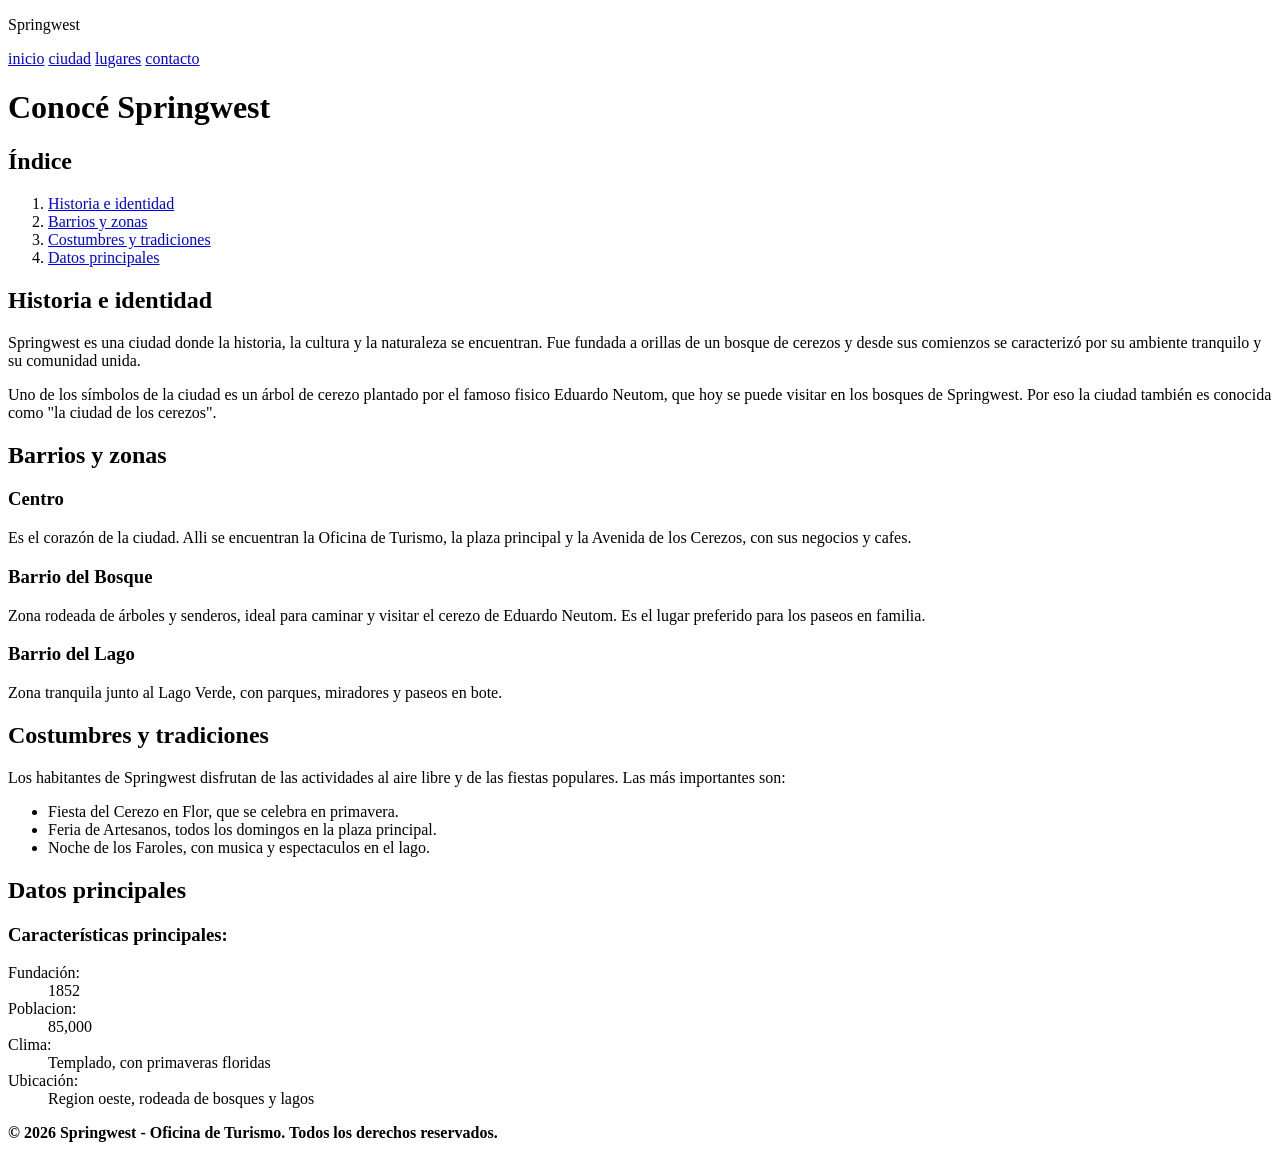
==== ciudad.html @ 5aa64c36 "Fix ciudades con las correcciones" ====
<!DOCTYPE html>
<html lang="es">
<head>
    <meta charset="UTF-8">
    <meta name="viewport" content="width=device-width, initial-scale=1.0">
    <title>Ciudad - Springwest</title>
    <link rel="stylesheet" href="css/estilos.css">
</head>
<body>
    <header>
        <nav>
            <p>Springwest</p>
            <a href="index.html">inicio</a>
            <a href="ciudad.html">ciudad</a>
            <a href="lugares.html">lugares</a>
            <a href="contactos.html">contacto</a>
        </nav>
    </header>

    <main>
        <h1>Conocé Springwest</h1>

        <section>
            <h2>Índice</h2>
            <ol>
                <li><a href="#historia">Historia e identidad</a></li>
                <li><a href="#barrios">Barrios y zonas</a></li>
                <li><a href="#costumbres">Costumbres y tradiciones</a></li>
                <li><a href="#datos">Datos principales</a></li>
            </ol>
        </section>

        <section id="historia">
            <h2>Historia e identidad</h2>
            <p>Springwest es una ciudad donde la historia, la cultura y la naturaleza se encuentran. Fue fundada a orillas de un bosque de cerezos y desde sus comienzos se caracterizó por su ambiente tranquilo y su comunidad unida.</p>
            <p>Uno de los símbolos de la ciudad es un árbol de cerezo plantado por el famoso fisico Eduardo Neutom, que hoy se puede visitar en los bosques de Springwest. Por eso la ciudad también es conocida como "la ciudad de los cerezos".</p>
        </section>

        <section id="barrios">
            <h2>Barrios y zonas</h2>
            <h3>Centro</h3>
            <p>Es el corazón de la ciudad. Alli se encuentran la Oficina de Turismo, la plaza principal y la Avenida de los Cerezos, con sus negocios y cafes.</p>
            <h3>Barrio del Bosque</h3>
            <p>Zona rodeada de árboles y senderos, ideal para caminar y visitar el cerezo de Eduardo Neutom. Es el lugar preferido para los paseos en familia.</p>
            <h3>Barrio del Lago</h3>
            <p>Zona tranquila junto al Lago Verde, con parques, miradores y paseos en bote.</p>
        </section>

        <section id="costumbres">
            <h2>Costumbres y tradiciones</h2>
            <p>Los habitantes de Springwest disfrutan de las actividades al aire libre y de las fiestas populares. Las más importantes son:</p>
            <ul>
                <li>Fiesta del Cerezo en Flor, que se celebra en primavera.</li>
                <li>Feria de Artesanos, todos los domingos en la plaza principal.</li>
                <li>Noche de los Faroles, con musica y espectaculos en el lago.</li>
            </ul>
        </section>

        <section id="datos">
            <h2>Datos principales</h2>
            <h3>Características principales:</h3>
            <dl>
                <dt>Fundación:</dt>
                <dd>1852</dd>
                <dt>Poblacion:</dt>
                <dd>85,000</dd>
                <dt>Clima:</dt>
                <dd>Templado, con primaveras floridas</dd>
                <dt>Ubicación:</dt>
                <dd>Region oeste, rodeada de bosques y lagos</dd>
            </dl>
        </section>
    </main>

    <footer> 
        <strong>&copy; 2026 Springwest - Oficina de Turismo. Todos los derechos reservados.</strong>
    </footer>
</body>
</html>
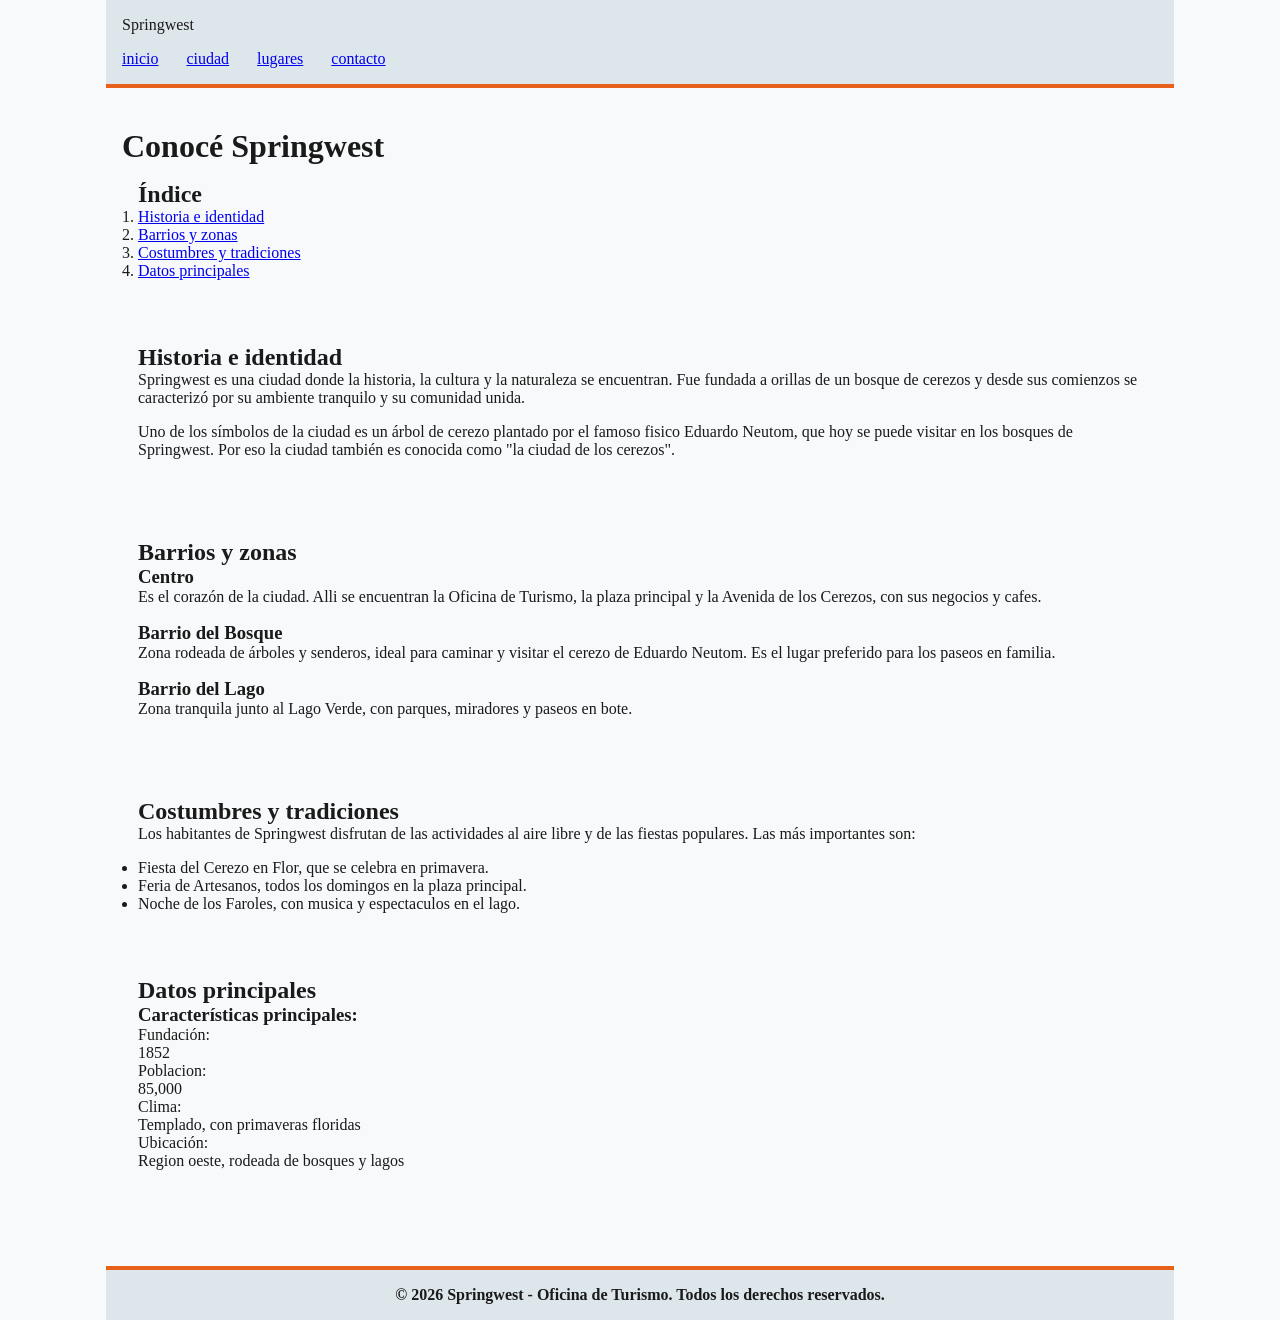
==== commit efe19cce: "Fix imagenes y agregado del css" ====
--- a/ciudad.html
+++ b/ciudad.html
@@ -4,7 +4,7 @@
     <meta charset="UTF-8">
     <meta name="viewport" content="width=device-width, initial-scale=1.0">
     <title>Ciudad - Springwest</title>
-    <link rel="stylesheet" href="css/estilos.css">
+    <link rel="stylesheet" href="styles/estilos.css">
 </head>
 <body>
     <header>
--- a/styles/estilos.css
+++ b/styles/estilos.css
@@ -0,0 +1,59 @@
+/* ===== Variables ===== */
+:root {
+    --color-fondo: #F7F9FA;
+    --color-texto: #1A1A1A;
+    --color-acento: #E8611A;
+    --color-header-footer: #DDE6EA;
+}
+
+/* ===== Reset ===== */
+* {
+    box-sizing: border-box;
+    margin: 0;
+    padding: 0;
+}
+
+/* ===== Body ===== */
+body {
+    background-color: var(--color-fondo);
+    color: var(--color-texto);
+    max-width: 1100px;
+    margin: 0 auto;
+    padding: 0 1rem;
+}
+
+/* ===== Header ===== */
+header {
+    background-color: var(--color-header-footer);
+    padding: 1rem;
+    margin-bottom: 1.5rem;
+    border-bottom: 4px solid var(--color-acento);
+}
+
+/* ===== Navegacion ===== */
+nav a {
+    margin-right: 1.5rem;
+}
+
+/* ===== Contenido principal ===== */
+main {
+    padding: 1rem;
+}
+
+section {
+    padding: 1rem;
+    margin-bottom: 2rem;
+}
+
+p {
+    margin-bottom: 1rem;
+}
+
+/* ===== Footer ===== */
+footer {
+    background-color: var(--color-header-footer);
+    padding: 1rem;
+    margin-top: 2rem;
+    text-align: center;
+    border-top: 4px solid var(--color-acento);
+}
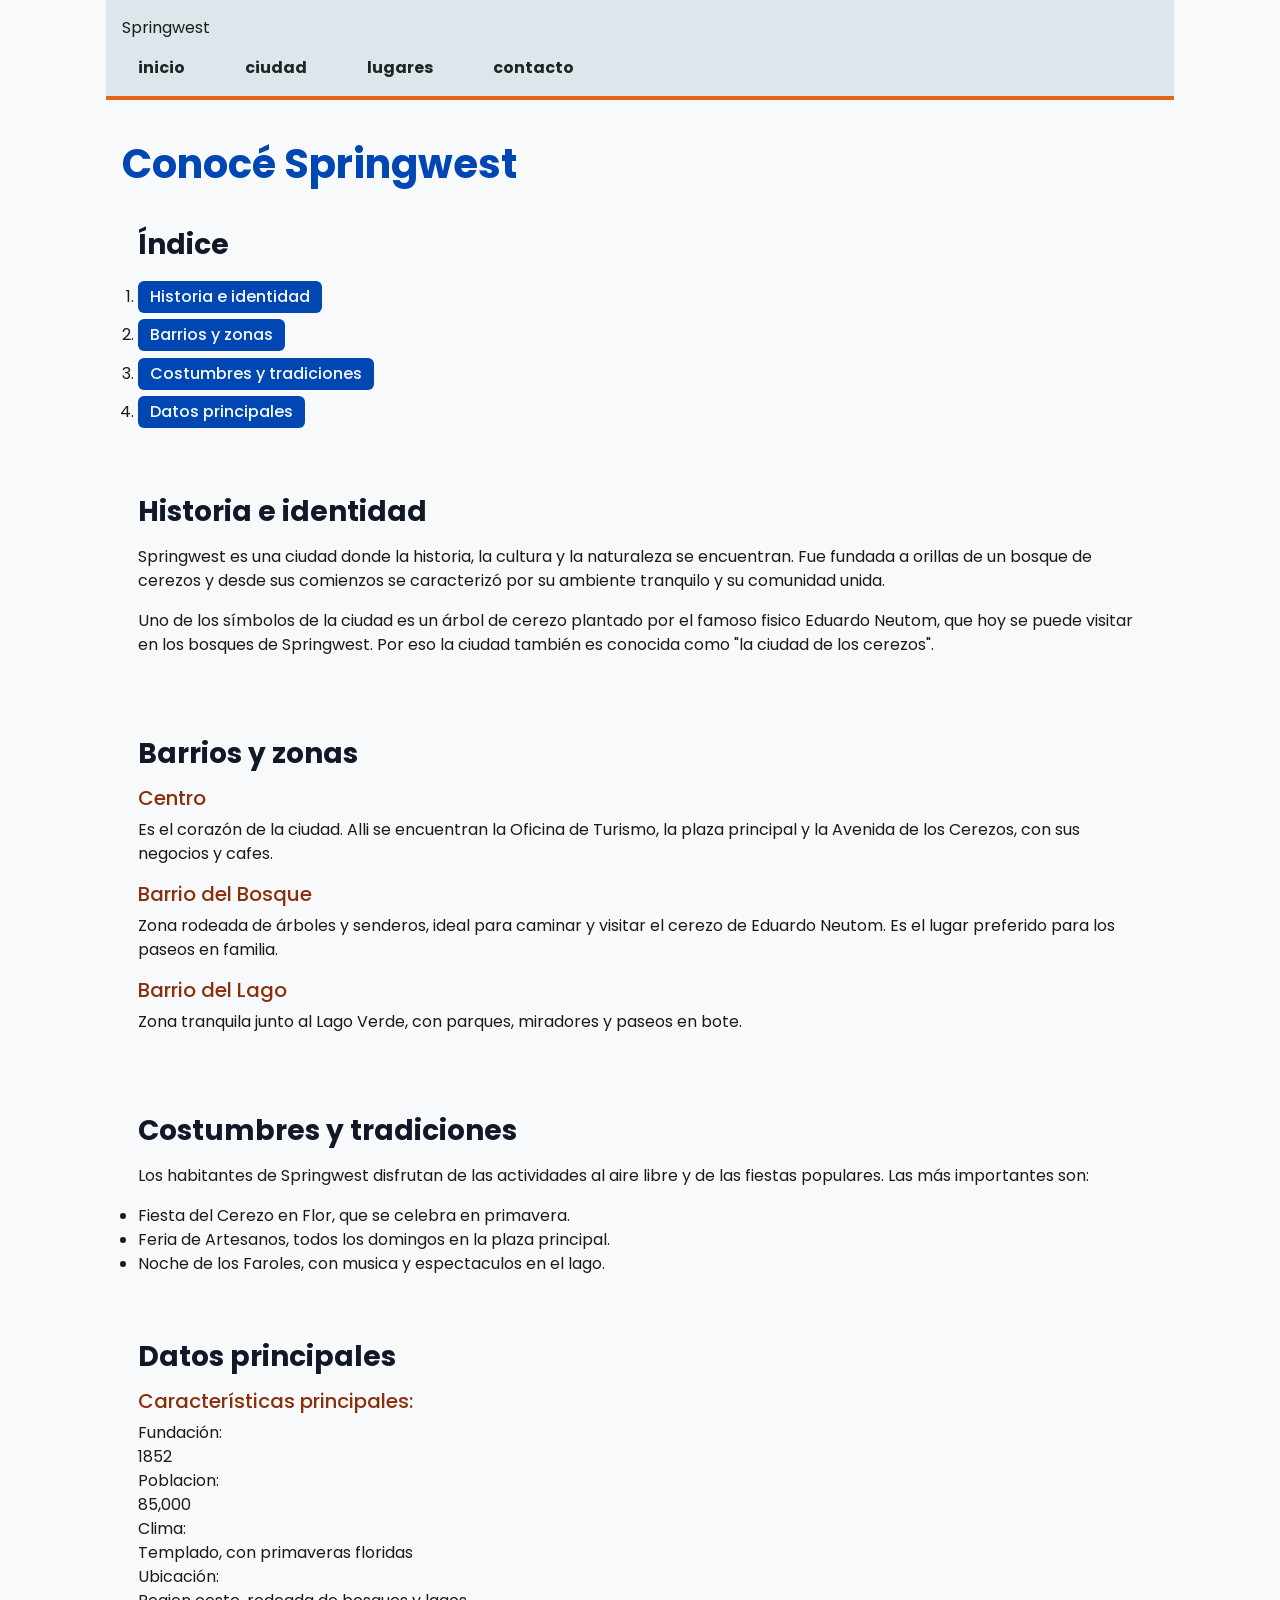
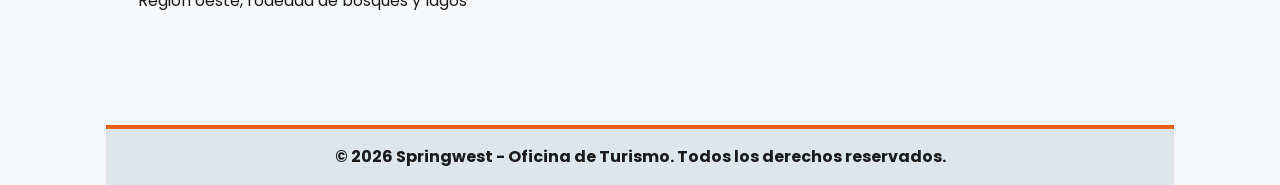
==== commit ac7c6574: "Fix imports y estilos" ====
--- a/ciudad.html
+++ b/ciudad.html
@@ -4,6 +4,8 @@
     <meta charset="UTF-8">
     <meta name="viewport" content="width=device-width, initial-scale=1.0">
     <title>Ciudad - Springwest</title>
+    <link rel="preconnect" href="https://fonts.gstatic.com" crossorigin>
+    <link href="https://fonts.googleapis.com/css2?family=Bitcount+Ink:wght@100..900&family=Edu+QLD+Hand:wght@400..700&family=Poppins:ital,wght@0,100;0,200;0,300;0,400;0,500;0,600;0,700;0,800;0,900;1,100;1,200;1,300;1,400;1,500;1,600;1,700;1,800;1,900&display=swap" rel="stylesheet">
     <link rel="stylesheet" href="styles/estilos.css">
 </head>
 <body>
--- a/styles/estilos.css
+++ b/styles/estilos.css
@@ -1,28 +1,74 @@
-/* ===== Variables ===== */
+/* Variables */
 :root {
+    --color-primario: #0047B3;
+    --color-texto-claro: #f8f9fa;
+    --color-nav: #212529;
+    --color-titulo: #111827;
     --color-fondo: #F7F9FA;
     --color-texto: #1A1A1A;
     --color-acento: #E8611A;
+    --color-acento-oscuro: #8A2F0C;
     --color-header-footer: #DDE6EA;
-}
-
-/* ===== Reset ===== */
+
+    --fuente-principal: 'Poppins', system-ui, -apple-system, sans-serif;
+
+    --tamano-base: 1rem;
+    --tamano-h3: 1.25rem;
+    --tamano-h2: 1.75rem;
+    --tamano-h1: 2.5rem;
+
+    --peso-normal: 400;
+    --peso-medio: 500;
+    --peso-negrita: 700;
+
+    --interlineado-ajustado: 1.2;
+    --interlineado-normal: 1.5;
+
+    --espacio-chico: 0.5rem;
+    --espacio-medio: 1rem;
+    --espacio-grande: 1.5rem;
+}
+
+/* Reset */
 * {
     box-sizing: border-box;
     margin: 0;
     padding: 0;
 }
 
-/* ===== Body ===== */
+html {
+    color-scheme: light dark;
+}
+
+img {
+    display: block;
+    max-width: 100%;
+}
+
+input,
+textarea {
+    font: inherit;
+}
+
+/* Body */
 body {
+    font-family: var(--fuente-principal);
+    font-size: var(--tamano-base);
+    font-weight: var(--peso-normal);
+    line-height: var(--interlineado-normal);
+    color: var(--color-texto);
     background-color: var(--color-fondo);
-    color: var(--color-texto);
+    min-height: 100vh;
+    text-rendering: optimizeLegibility;
+    -webkit-font-smoothing: antialiased;
+    display: flex;
+    flex-direction: column;
     max-width: 1100px;
     margin: 0 auto;
     padding: 0 1rem;
 }
 
-/* ===== Header ===== */
+/* Header */
 header {
     background-color: var(--color-header-footer);
     padding: 1rem;
@@ -30,14 +76,26 @@
     border-bottom: 4px solid var(--color-acento);
 }
 
-/* ===== Navegacion ===== */
+/* Navegación */
 nav a {
+    color: var(--color-nav);
+    text-decoration: none;
+    font-weight: var(--peso-negrita);
+    padding: 0.5rem 1rem;
     margin-right: 1.5rem;
-}
-
-/* ===== Contenido principal ===== */
+    border-radius: 6px;
+    transition: background-color 0.3s, color 0.3s;
+}
+
+nav a:hover {
+    background-color: var(--color-primario);
+    color: var(--color-texto-claro);
+}
+
+/* Contenido */
 main {
     padding: 1rem;
+    margin-bottom: 1rem;
 }
 
 section {
@@ -45,11 +103,110 @@
     margin-bottom: 2rem;
 }
 
+/* Textos */
+h1,
+h2,
+h3 {
+    font-family: var(--fuente-principal);
+    line-height: var(--interlineado-ajustado);
+}
+
+h1 {
+    font-size: var(--tamano-h1);
+    font-weight: var(--peso-negrita);
+    color: var(--color-primario);
+    margin-bottom: var(--espacio-grande);
+}
+
+h2 {
+    font-size: var(--tamano-h2);
+    font-weight: var(--peso-negrita);
+    color: var(--color-titulo);
+    margin-bottom: var(--espacio-medio);
+}
+
+h3 {
+    font-size: var(--tamano-h3);
+    font-weight: var(--peso-medio);
+    color: var(--color-acento-oscuro);
+    margin-bottom: var(--espacio-chico);
+}
+
 p {
     margin-bottom: 1rem;
 }
 
-/* ===== Footer ===== */
+/* Enlaces */
+main a {
+    display: inline-block;
+    background-color: var(--color-primario);
+    color: var(--color-texto-claro);
+    text-decoration: none;
+    font-weight: var(--peso-medio);
+    padding: 0.25rem 0.75rem;
+    margin: 0.2rem 0;
+    border-radius: 6px;
+    transition: background-color 0.3s;
+}
+
+main a:hover {
+    background-color: var(--color-titulo);
+}
+
+/* Contacto */
+.contacto {
+    list-style: none;
+    background-color: var(--color-header-footer);
+    border: 1px solid var(--color-primario);
+    border-radius: 8px;
+    padding: 1.5rem;
+}
+
+.contacto li {
+    margin-bottom: 0.5rem;
+}
+
+/* Tabla */
+table {
+    width: 100%;
+    border-collapse: collapse;
+    margin-bottom: 1rem;
+}
+
+th,
+td {
+    border: 1px solid var(--color-primario);
+    padding: 0.5rem 1rem;
+    text-align: left;
+}
+
+thead {
+    background-color: var(--color-primario);
+    color: var(--color-texto-claro);
+}
+
+tbody tr:nth-child(even) {
+    background-color: var(--color-header-footer);
+}
+
+/* Formulario */
+label {
+    display: block;
+    margin-bottom: 0.25rem;
+}
+
+input,
+textarea {
+    display: block;
+    width: 100%;
+    max-width: 400px;
+    padding: 0.5rem;
+    margin-bottom: 1rem;
+    border: 1px solid var(--color-primario);
+    border-radius: 6px;
+}
+
+/* Footer */
 footer {
     background-color: var(--color-header-footer);
     padding: 1rem;
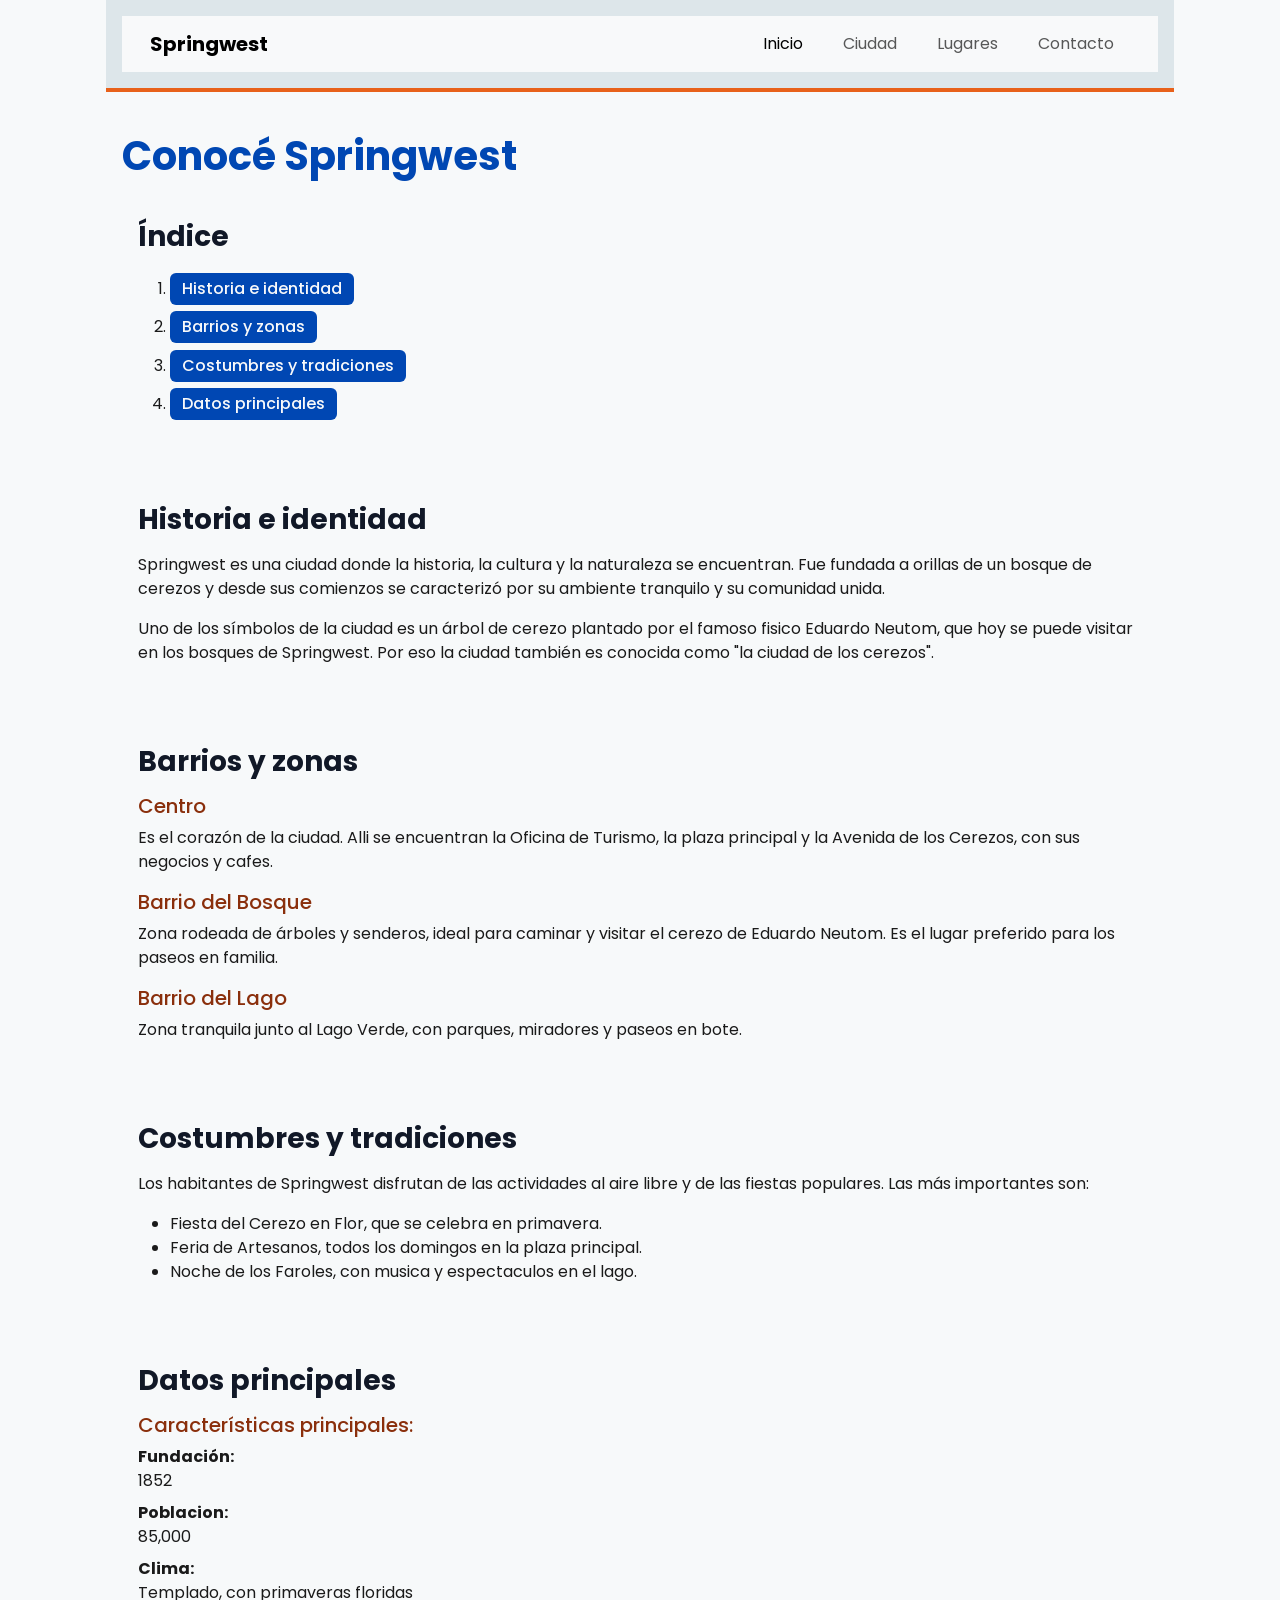
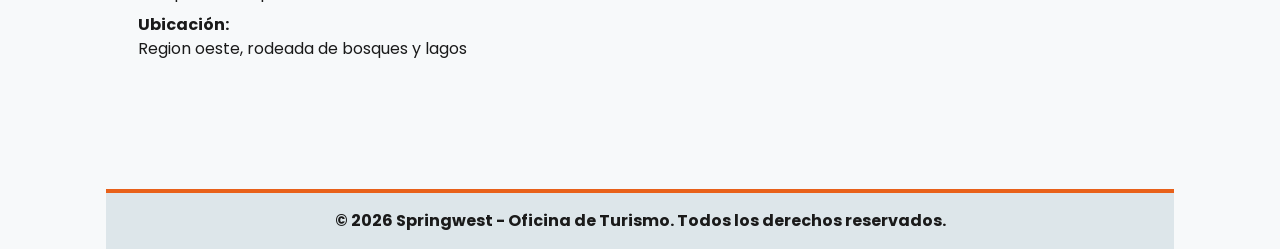
==== commit 6768eaf6: "agrego navbar responsiva de bootstrap en todas las páginas" ====
--- a/ciudad.html
+++ b/ciudad.html
@@ -6,18 +6,40 @@
     <title>Ciudad - Springwest</title>
     <link rel="preconnect" href="https://fonts.gstatic.com" crossorigin>
     <link href="https://fonts.googleapis.com/css2?family=Bitcount+Ink:wght@100..900&family=Edu+QLD+Hand:wght@400..700&family=Poppins:ital,wght@0,100;0,200;0,300;0,400;0,500;0,600;0,700;0,800;0,900;1,100;1,200;1,300;1,400;1,500;1,600;1,700;1,800;1,900&display=swap" rel="stylesheet">
+    <link href="https://cdn.jsdelivr.net/npm/bootstrap@5.0.2/dist/css/bootstrap.min.css" rel="stylesheet" integrity="sha384-EVSTQN3/azprG1Anm3QDgpJLIm9Nao0Yz1ztcQTwFspd3yD65VohhpuuCOmLASjC" crossorigin="anonymous">
     <link rel="stylesheet" href="styles/estilos.css">
 </head>
 <body>
     <header>
-        <nav>
-            <p>Springwest</p>
-            <a href="index.html">inicio</a>
-            <a href="ciudad.html">ciudad</a>
-            <a href="lugares.html">lugares</a>
-            <a href="contactos.html">contacto</a>
-        </nav>
-    </header>
+  <nav class="navbar navbar-expand-lg navbar-light bg-light">
+    <div class="container-fluid">
+      <a class="navbar-brand" href="index.html">Springwest</a>
+
+      <!-- Botón Hamburguesa para celulares -->
+      <button class="navbar-toggler" type="button" data-bs-toggle="collapse" data-bs-target="#navbarNav" aria-controls="navbarNav" aria-expanded="false" aria-label="Toggle navigation">
+        <span class="navbar-toggler-icon"></span>
+      </button>
+
+      <!-- Enlaces del menú -->
+      <div class="collapse navbar-collapse" id="navbarNav">
+        <ul class="navbar-nav ms-auto">
+          <li class="nav-item">
+            <a class="nav-link active" aria-current="page" href="index.html">Inicio</a>
+          </li>
+          <li class="nav-item">
+            <a class="nav-link" href="ciudad.html">Ciudad</a>
+          </li>
+          <li class="nav-item">
+            <a class="nav-link" href="lugares.html">Lugares</a>
+          </li>
+          <li class="nav-item">
+            <a class="nav-link" href="contactos.html">Contacto</a>
+          </li>
+        </ul>
+      </div>
+    </div>
+  </nav>
+</header>
 
     <main>
         <h1>Conocé Springwest</h1>
@@ -77,5 +99,6 @@
     <footer> 
         <strong>&copy; 2026 Springwest - Oficina de Turismo. Todos los derechos reservados.</strong>
     </footer>
+<script src="https://cdn.jsdelivr.net/npm/bootstrap@5.0.2/dist/js/bootstrap.bundle.min.js" integrity="sha384-MrcW6ZMFYlzcLA8Nl+NtUVF0sA7MsXsP1UyJoMp4YLEuNSfAP+JcXn/tWtIaxVXM" crossorigin="anonymous"></script>
 </body>
 </html>
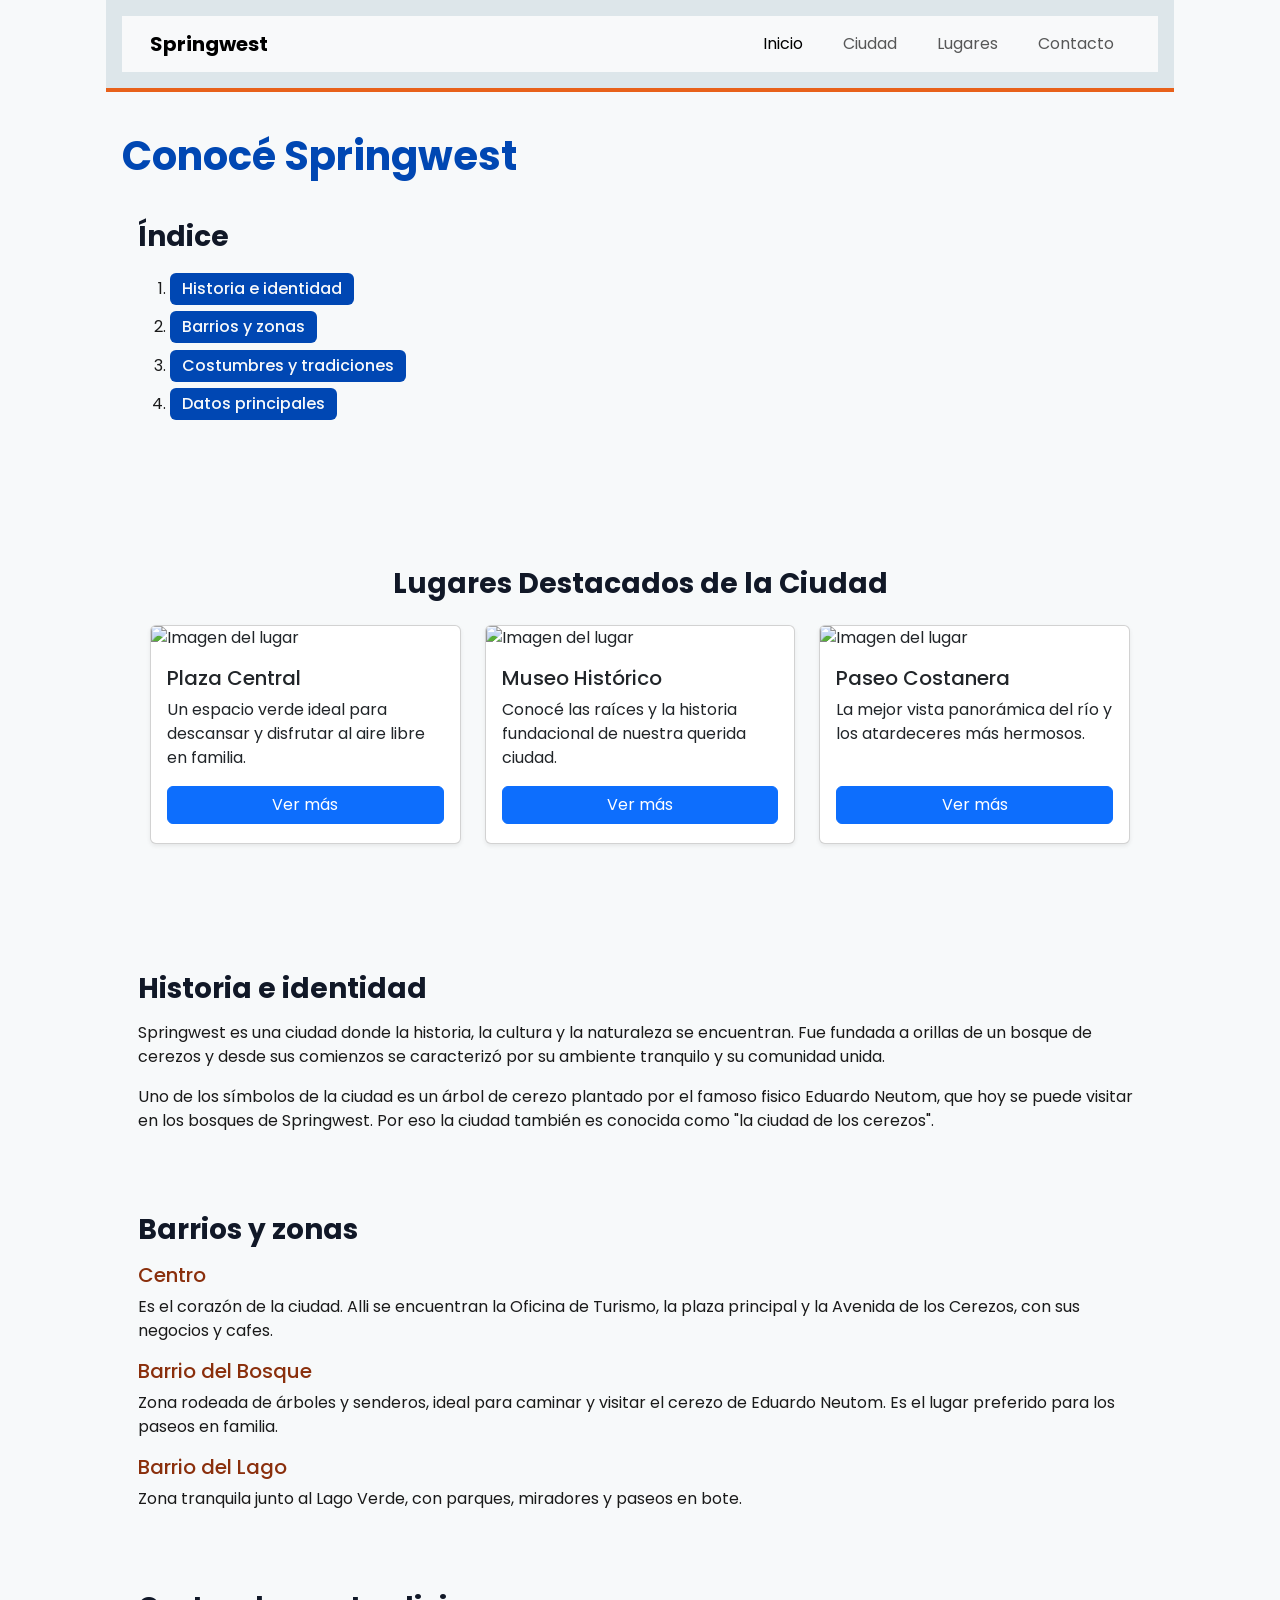
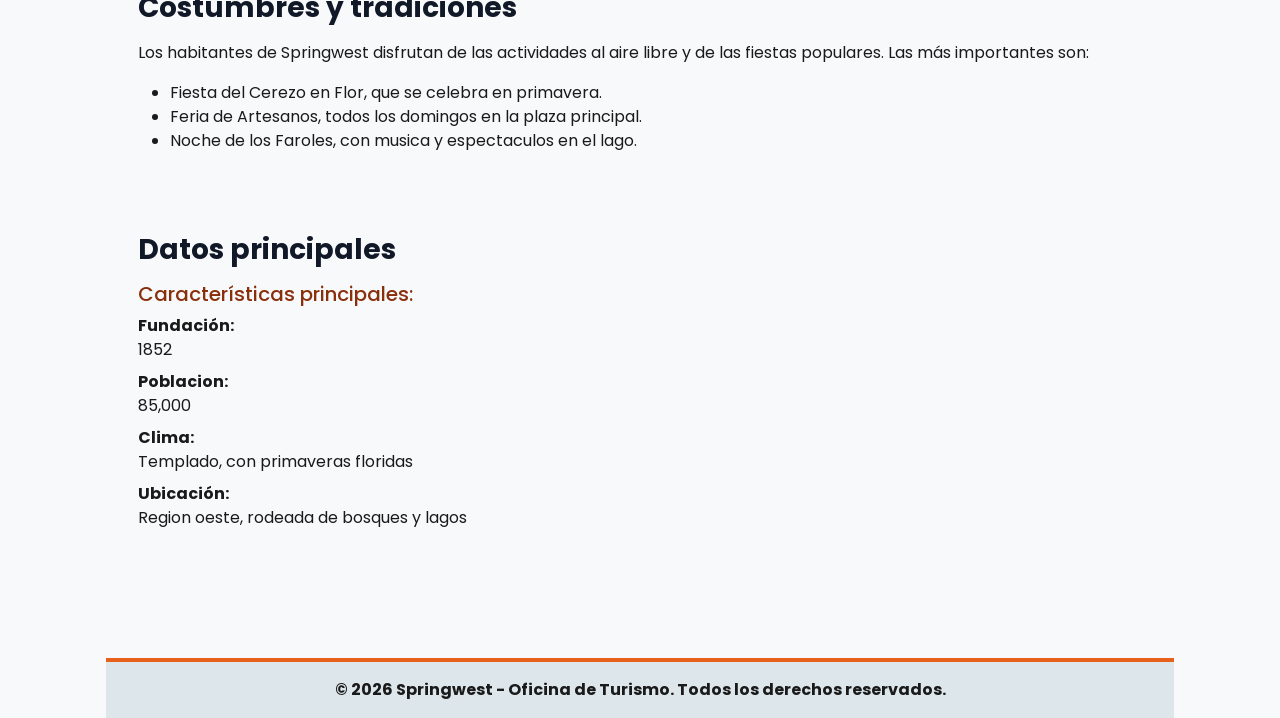
==== commit 86506113: "integro grilla de Bootstrap y cards en la sección de lugares y ciudad" ====
--- a/ciudad.html
+++ b/ciudad.html
@@ -53,7 +53,52 @@
                 <li><a href="#datos">Datos principales</a></li>
             </ol>
         </section>
+        <section>
+         <main class="container my-5">
+  <h2 class="text-center mb-4">Lugares Destacados de la Ciudad</h2>
 
+  <!-- 1. El contenedor principal y la fila con "gutter" (espacio entre elementos) -->
+  <div class="row g-4">
+
+    <!-- Columna 1 -->
+    <div class="col-12 col-md-6 col-lg-4">
+      <div class="card h-100 shadow-sm">
+        <img src="https://fastly.picsum.photos/id/103/2592/1936.jpg?hmac=aC1FT3vX9bCVMIT-KXjHLhP6vImAcsyGCH49vVkAjPQ" class="card-img-top" alt="Imagen del lugar">
+        <div class="card-body d-flex flex-column">
+          <h5 class="card-title">Plaza Central</h5>
+          <p class="card-text">Un espacio verde ideal para descansar y disfrutar al aire libre en familia.</p>
+          <a href="#" class="btn btn-primary mt-auto">Ver más</a>
+        </div>
+      </div>
+    </div>
+
+    <!-- Columna 2 -->
+    <div class="col-12 col-md-6 col-lg-4">
+      <div class="card h-100 shadow-sm">
+        <img src="https://fastly.picsum.photos/id/403/3997/2665.jpg?hmac=l04T0quGocuZKSo0CxAJ7aC8CivbrCWV0X0dCzqvb0Y" class="card-img-top" alt="Imagen del lugar">
+        <div class="card-body d-flex flex-column">
+          <h5 class="card-title">Museo Histórico</h5>
+          <p class="card-text">Conocé las raíces y la historia fundacional de nuestra querida ciudad.</p>
+          <a href="#" class="btn btn-primary mt-auto">Ver más</a>
+        </div>
+      </div>
+    </div>
+
+    <!-- Columna 3 -->
+    <div class="col-12 col-md-6 col-lg-4">
+      <div class="card h-100 shadow-sm">
+        <img src="https://fastly.picsum.photos/id/12/2500/1667.jpg?hmac=Pe3284luVre9ZqNzv1jMFpLihFI6lwq7TPgMSsNXw2w" class="card-img-top" alt="Imagen del lugar">
+        <div class="card-body d-flex flex-column">
+          <h5 class="card-title">Paseo Costanera</h5>
+          <p class="card-text">La mejor vista panorámica del río y los atardeceres más hermosos.</p>
+          <a href="#" class="btn btn-primary mt-auto">Ver más</a>
+        </div>
+      </div>
+    </div>
+
+  </div>
+</main>
+        </section>
         <section id="historia">
             <h2>Historia e identidad</h2>
             <p>Springwest es una ciudad donde la historia, la cultura y la naturaleza se encuentran. Fue fundada a orillas de un bosque de cerezos y desde sus comienzos se caracterizó por su ambiente tranquilo y su comunidad unida.</p>
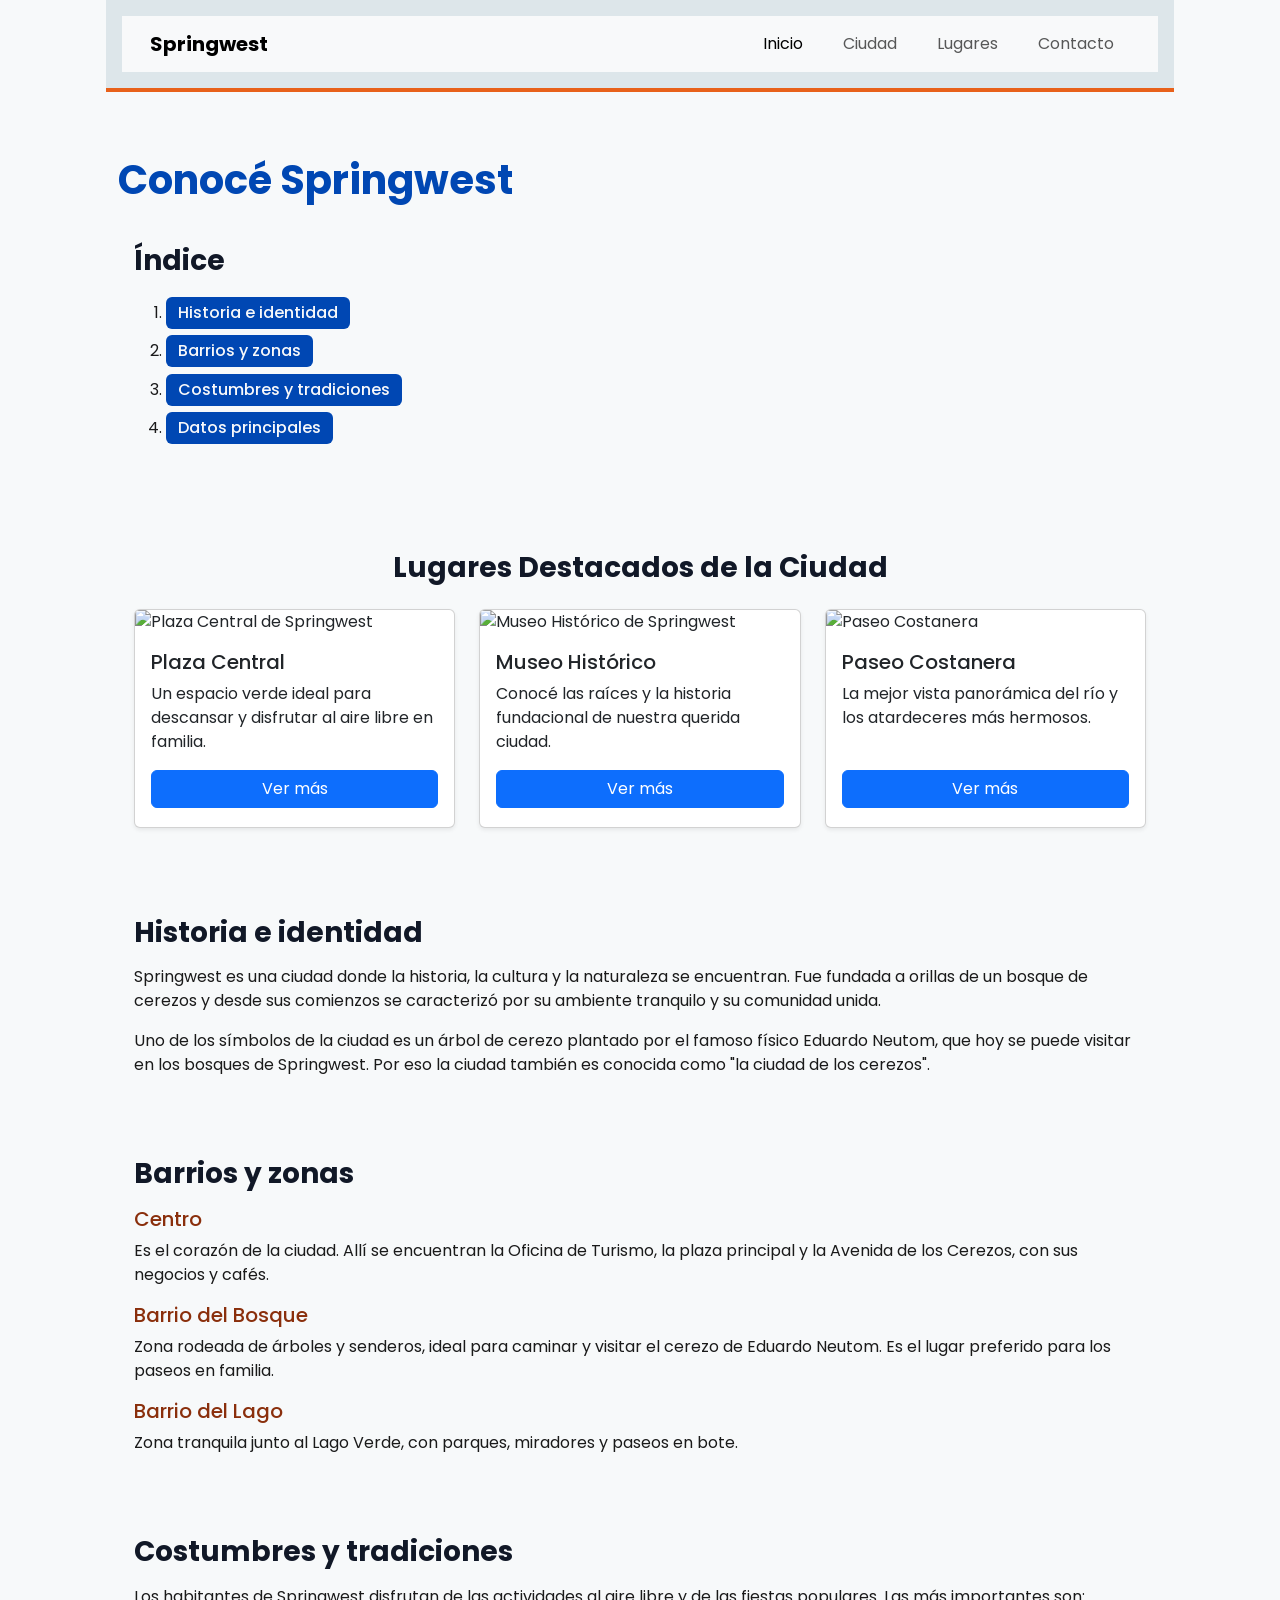
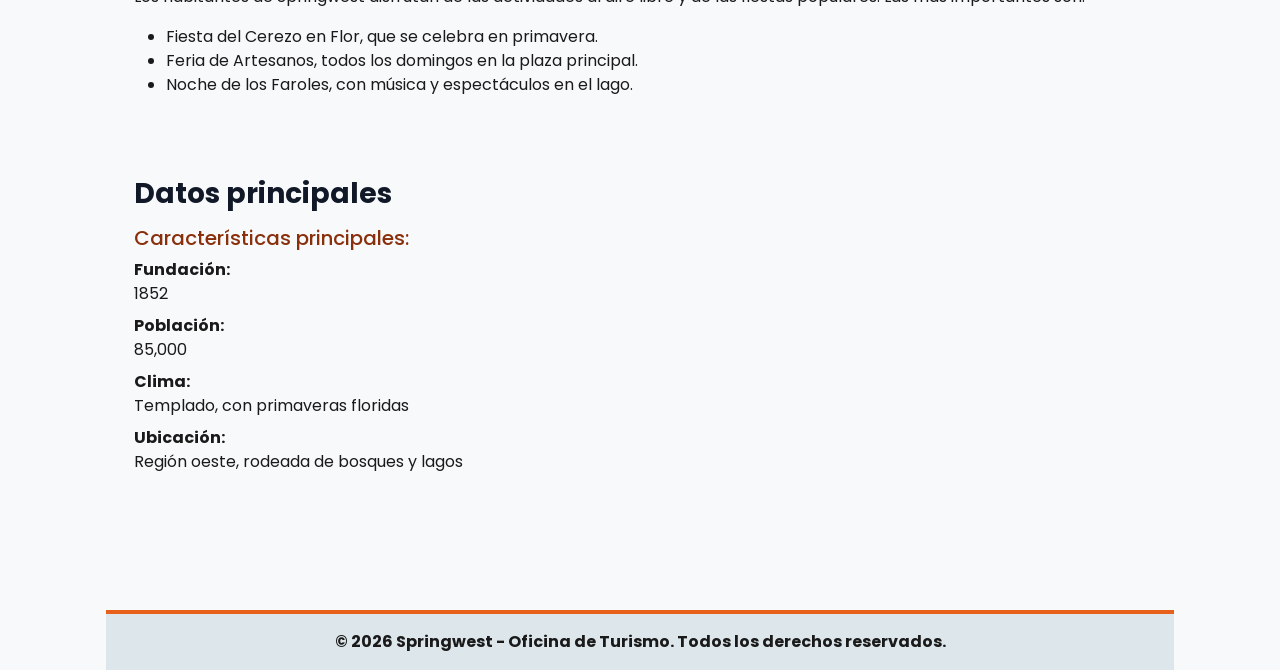
==== commit 4690d805: "retoques generales" ====
--- a/ciudad.html
+++ b/ciudad.html
@@ -11,37 +11,37 @@
 </head>
 <body>
     <header>
-  <nav class="navbar navbar-expand-lg navbar-light bg-light">
-    <div class="container-fluid">
-      <a class="navbar-brand" href="index.html">Springwest</a>
+        <nav class="navbar navbar-expand-lg navbar-light bg-light">
+            <div class="container-fluid">
+                <a class="navbar-brand" href="index.html">Springwest</a>
 
-      <!-- Botón Hamburguesa para celulares -->
-      <button class="navbar-toggler" type="button" data-bs-toggle="collapse" data-bs-target="#navbarNav" aria-controls="navbarNav" aria-expanded="false" aria-label="Toggle navigation">
-        <span class="navbar-toggler-icon"></span>
-      </button>
+                <!-- Botón Hamburguesa para celulares -->
+                <button class="navbar-toggler" type="button" data-bs-toggle="collapse" data-bs-target="#navbarNav" aria-controls="navbarNav" aria-expanded="false" aria-label="Toggle navigation">
+                    <span class="navbar-toggler-icon"></span>
+                </button>
 
-      <!-- Enlaces del menú -->
-      <div class="collapse navbar-collapse" id="navbarNav">
-        <ul class="navbar-nav ms-auto">
-          <li class="nav-item">
-            <a class="nav-link active" aria-current="page" href="index.html">Inicio</a>
-          </li>
-          <li class="nav-item">
-            <a class="nav-link" href="ciudad.html">Ciudad</a>
-          </li>
-          <li class="nav-item">
-            <a class="nav-link" href="lugares.html">Lugares</a>
-          </li>
-          <li class="nav-item">
-            <a class="nav-link" href="contactos.html">Contacto</a>
-          </li>
-        </ul>
-      </div>
-    </div>
-  </nav>
-</header>
+                <!-- Enlaces del menú -->
+                <div class="collapse navbar-collapse" id="navbarNav">
+                    <ul class="navbar-nav ms-auto">
+                        <li class="nav-item">
+                            <a class="nav-link active" aria-current="page" href="index.html">Inicio</a>
+                        </li>
+                        <li class="nav-item">
+                            <a class="nav-link" href="ciudad.html">Ciudad</a>
+                        </li>
+                        <li class="nav-item">
+                            <a class="nav-link" href="lugares.html">Lugares</a>
+                        </li>
+                        <li class="nav-item">
+                            <a class="nav-link" href="contactos.html">Contacto</a>
+                        </li>
+                    </ul>
+                </div>
+            </div>
+        </nav>
+    </header>
 
-    <main>
+    <main class="container my-4">
         <h1>Conocé Springwest</h1>
 
         <section>
@@ -53,62 +53,62 @@
                 <li><a href="#datos">Datos principales</a></li>
             </ol>
         </section>
+
+        <!-- Corregido: Se cambió <main> por un <div> para evitar la duplicidad -->
         <section>
-         <main class="container my-5">
-  <h2 class="text-center mb-4">Lugares Destacados de la Ciudad</h2>
+            <div class="my-4">
+                <h2 class="text-center mb-4">Lugares Destacados de la Ciudad</h2>
 
-  <!-- 1. El contenedor principal y la fila con "gutter" (espacio entre elementos) -->
-  <div class="row g-4">
+                <div class="row g-4">
+                    <!-- Columna 1 -->
+                    <div class="col-12 col-md-6 col-lg-4">
+                        <div class="card h-100 shadow-sm">
+                            <img src="https://fastly.picsum.photos/id/103/2592/1936.jpg?hmac=aC1FT3vX9bCVMIT-KXjHLhP6vImAcsyGCH49vVkAjPQ" class="card-img-top" alt="Plaza Central de Springwest">
+                            <div class="card-body d-flex flex-column">
+                                <h5 class="card-title">Plaza Central</h5>
+                                <p class="card-text">Un espacio verde ideal para descansar y disfrutar al aire libre en familia.</p>
+                                <a href="#" class="btn btn-primary mt-auto">Ver más</a>
+                            </div>
+                        </div>
+                    </div>
 
-    <!-- Columna 1 -->
-    <div class="col-12 col-md-6 col-lg-4">
-      <div class="card h-100 shadow-sm">
-        <img src="https://fastly.picsum.photos/id/103/2592/1936.jpg?hmac=aC1FT3vX9bCVMIT-KXjHLhP6vImAcsyGCH49vVkAjPQ" class="card-img-top" alt="Imagen del lugar">
-        <div class="card-body d-flex flex-column">
-          <h5 class="card-title">Plaza Central</h5>
-          <p class="card-text">Un espacio verde ideal para descansar y disfrutar al aire libre en familia.</p>
-          <a href="#" class="btn btn-primary mt-auto">Ver más</a>
-        </div>
-      </div>
-    </div>
+                    <!-- Columna 2 -->
+                    <div class="col-12 col-md-6 col-lg-4">
+                        <div class="card h-100 shadow-sm">
+                            <img src="https://fastly.picsum.photos/id/403/3997/2665.jpg?hmac=l04T0quGocuZKSo0CxAJ7aC8CivbrCWV0X0dCzqvb0Y" class="card-img-top" alt="Museo Histórico de Springwest">
+                            <div class="card-body d-flex flex-column">
+                                <h5 class="card-title">Museo Histórico</h5>
+                                <p class="card-text">Conocé las raíces y la historia fundacional de nuestra querida ciudad.</p>
+                                <a href="#" class="btn btn-primary mt-auto">Ver más</a>
+                            </div>
+                        </div>
+                    </div>
 
-    <!-- Columna 2 -->
-    <div class="col-12 col-md-6 col-lg-4">
-      <div class="card h-100 shadow-sm">
-        <img src="https://fastly.picsum.photos/id/403/3997/2665.jpg?hmac=l04T0quGocuZKSo0CxAJ7aC8CivbrCWV0X0dCzqvb0Y" class="card-img-top" alt="Imagen del lugar">
-        <div class="card-body d-flex flex-column">
-          <h5 class="card-title">Museo Histórico</h5>
-          <p class="card-text">Conocé las raíces y la historia fundacional de nuestra querida ciudad.</p>
-          <a href="#" class="btn btn-primary mt-auto">Ver más</a>
-        </div>
-      </div>
-    </div>
+                    <!-- Columna 3 -->
+                    <div class="col-12 col-md-6 col-lg-4">
+                        <div class="card h-100 shadow-sm">
+                            <img src="https://fastly.picsum.photos/id/12/2500/1667.jpg?hmac=Pe3284luVre9ZqNzv1jMFpLihFI6lwq7TPgMSsNXw2w" class="card-img-top" alt="Paseo Costanera">
+                            <div class="card-body d-flex flex-column">
+                                <h5 class="card-title">Paseo Costanera</h5>
+                                <p class="card-text">La mejor vista panorámica del río y los atardeceres más hermosos.</p>
+                                <a href="#" class="btn btn-primary mt-auto">Ver más</a>
+                            </div>
+                        </div>
+                    </div>
+                </div>
+            </div>
+        </section>
 
-    <!-- Columna 3 -->
-    <div class="col-12 col-md-6 col-lg-4">
-      <div class="card h-100 shadow-sm">
-        <img src="https://fastly.picsum.photos/id/12/2500/1667.jpg?hmac=Pe3284luVre9ZqNzv1jMFpLihFI6lwq7TPgMSsNXw2w" class="card-img-top" alt="Imagen del lugar">
-        <div class="card-body d-flex flex-column">
-          <h5 class="card-title">Paseo Costanera</h5>
-          <p class="card-text">La mejor vista panorámica del río y los atardeceres más hermosos.</p>
-          <a href="#" class="btn btn-primary mt-auto">Ver más</a>
-        </div>
-      </div>
-    </div>
-
-  </div>
-</main>
-        </section>
         <section id="historia">
             <h2>Historia e identidad</h2>
             <p>Springwest es una ciudad donde la historia, la cultura y la naturaleza se encuentran. Fue fundada a orillas de un bosque de cerezos y desde sus comienzos se caracterizó por su ambiente tranquilo y su comunidad unida.</p>
-            <p>Uno de los símbolos de la ciudad es un árbol de cerezo plantado por el famoso fisico Eduardo Neutom, que hoy se puede visitar en los bosques de Springwest. Por eso la ciudad también es conocida como "la ciudad de los cerezos".</p>
+            <p>Uno de los símbolos de la ciudad es un árbol de cerezo plantado por el famoso físico Eduardo Neutom, que hoy se puede visitar en los bosques de Springwest. Por eso la ciudad también es conocida como "la ciudad de los cerezos".</p>
         </section>
 
         <section id="barrios">
             <h2>Barrios y zonas</h2>
             <h3>Centro</h3>
-            <p>Es el corazón de la ciudad. Alli se encuentran la Oficina de Turismo, la plaza principal y la Avenida de los Cerezos, con sus negocios y cafes.</p>
+            <p>Es el corazón de la ciudad. Allí se encuentran la Oficina de Turismo, la plaza principal y la Avenida de los Cerezos, con sus negocios y cafés.</p>
             <h3>Barrio del Bosque</h3>
             <p>Zona rodeada de árboles y senderos, ideal para caminar y visitar el cerezo de Eduardo Neutom. Es el lugar preferido para los paseos en familia.</p>
             <h3>Barrio del Lago</h3>
@@ -121,7 +121,7 @@
             <ul>
                 <li>Fiesta del Cerezo en Flor, que se celebra en primavera.</li>
                 <li>Feria de Artesanos, todos los domingos en la plaza principal.</li>
-                <li>Noche de los Faroles, con musica y espectaculos en el lago.</li>
+                <li>Noche de los Faroles, con música y espectáculos en el lago.</li>
             </ul>
         </section>
 
@@ -131,12 +131,12 @@
             <dl>
                 <dt>Fundación:</dt>
                 <dd>1852</dd>
-                <dt>Poblacion:</dt>
+                <dt>Población:</dt>
                 <dd>85,000</dd>
                 <dt>Clima:</dt>
                 <dd>Templado, con primaveras floridas</dd>
                 <dt>Ubicación:</dt>
-                <dd>Region oeste, rodeada de bosques y lagos</dd>
+                <dd>Región oeste, rodeada de bosques y lagos</dd>
             </dl>
         </section>
     </main>
@@ -144,6 +144,7 @@
     <footer> 
         <strong>&copy; 2026 Springwest - Oficina de Turismo. Todos los derechos reservados.</strong>
     </footer>
-<script src="https://cdn.jsdelivr.net/npm/bootstrap@5.0.2/dist/js/bootstrap.bundle.min.js" integrity="sha384-MrcW6ZMFYlzcLA8Nl+NtUVF0sA7MsXsP1UyJoMp4YLEuNSfAP+JcXn/tWtIaxVXM" crossorigin="anonymous"></script>
+
+    <script src="https://cdn.jsdelivr.net/npm/bootstrap@5.0.2/dist/js/bootstrap.bundle.min.js" integrity="sha384-MrcW6ZMFYlzcLA8Nl+NtUVF0sA7MsXsP1UyJoMp4YLEuNSfAP+JcXn/tWtIaxVXM" crossorigin="anonymous"></script>
 </body>
 </html>
--- a/styles/estilos.css
+++ b/styles/estilos.css
@@ -34,10 +34,6 @@
     box-sizing: border-box;
     margin: 0;
     padding: 0;
-}
-
-html {
-    color-scheme: light dark;
 }
 
 img {
@@ -68,12 +64,15 @@
     padding: 0 1rem;
 }
 
-/* Header */
+/* Header (Unificado y con posición sticky) */
 header {
     background-color: var(--color-header-footer);
     padding: 1rem;
     margin-bottom: 1.5rem;
     border-bottom: 4px solid var(--color-acento);
+    position: sticky;
+    top: 0;
+    z-index: 1000; /* Asegura que quede por encima del resto del contenido */
 }
 
 /* Navegación */
@@ -213,4 +212,49 @@
     margin-top: 2rem;
     text-align: center;
     border-top: 4px solid var(--color-acento);
+}
+
+/*==========================================
+   Flexbox - Sección de Tarjetas / Ítems
+   ========================================== */
+
+.galeria-flex {
+  display: flex;
+  flex-wrap: wrap;
+  gap: 20px;
+  justify-content: center;
+  padding: 20px 0;
+}
+
+.card-flex {
+  flex: 1 1 280px;
+  background-color: #ffffff;
+  border: 1px solid #ddd;
+  border-radius: 8px;
+  padding: 15px;
+  box-shadow: 0 4px 6px rgba(0, 0, 0, 0.1);
+  display: flex;
+  flex-direction: column;
+  justify-content: space-between;
+}
+
+.card-flex img {
+  width: 100%;
+  height: 180px;
+  object-fit: cover;
+  border-radius: 6px;
+  margin-bottom: 10px;
+}
+
+/* Hero Texto (Asegúrate de que el contenedor padre tenga position: relative) */
+.hero-texto {
+  position: absolute;
+  top: 50%;
+  left: 50%;
+  transform: translate(-50%, -50%);
+  color: #ffffff;
+  font-size: 3rem;
+  font-weight: bold;
+  text-align: center;
+  text-shadow: 2px 2px 4px rgba(0, 0, 0, 0.7);
 }
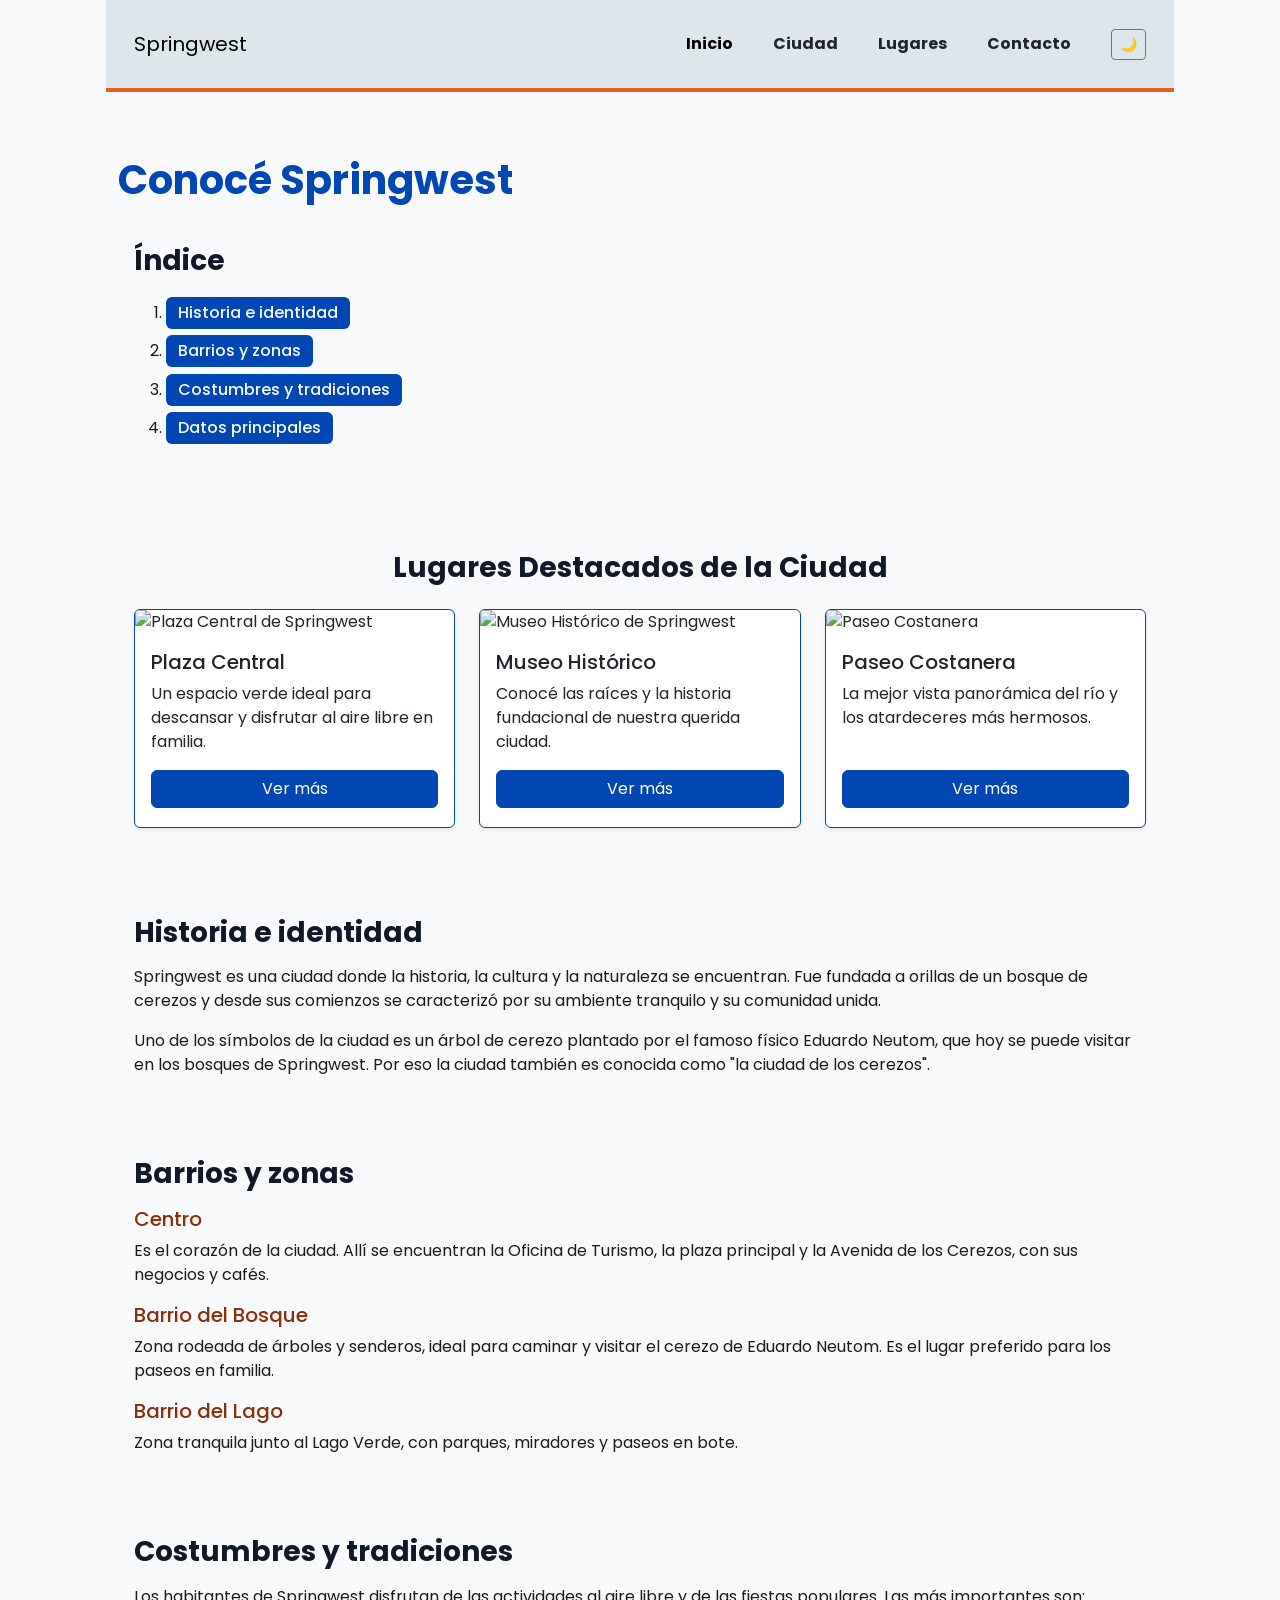
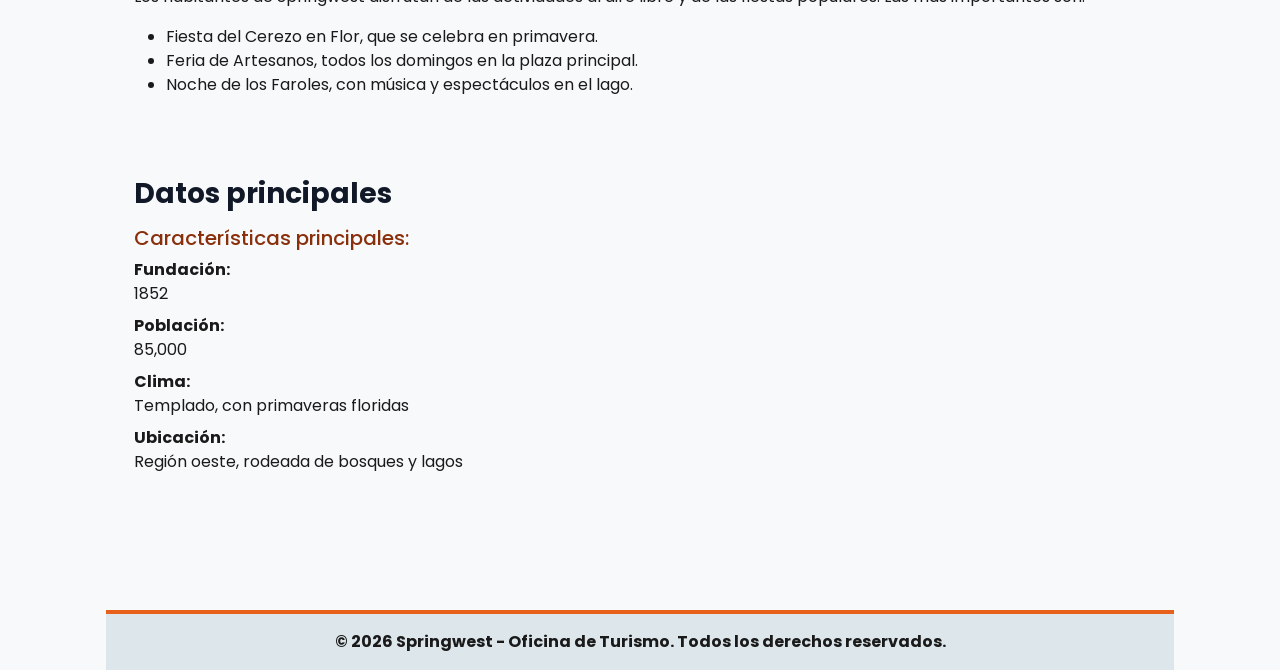
==== commit 587afcb8: "creacion y enlace de js y boton oscuro en todas las paginas" ====
--- a/ciudad.html
+++ b/ciudad.html
@@ -34,6 +34,9 @@
                         </li>
                         <li class="nav-item">
                             <a class="nav-link" href="contactos.html">Contacto</a>
+                        </li>
+                        <li class="nav-item d-flex align-items-center ms-lg-2">
+                            <button id="btn-modo" class="btn btn-outline-secondary btn-sm">🌙</button>
                         </li>
                     </ul>
                 </div>
@@ -146,5 +149,8 @@
     </footer>
 
     <script src="https://cdn.jsdelivr.net/npm/bootstrap@5.0.2/dist/js/bootstrap.bundle.min.js" integrity="sha384-MrcW6ZMFYlzcLA8Nl+NtUVF0sA7MsXsP1UyJoMp4YLEuNSfAP+JcXn/tWtIaxVXM" crossorigin="anonymous"></script>
+    
+    </script>
+    <script src="js/script.js"></script>
 </body>
 </html>
--- a/styles/estilos.css
+++ b/styles/estilos.css
@@ -75,8 +75,8 @@
     z-index: 1000; /* Asegura que quede por encima del resto del contenido */
 }
 
-/* Navegación */
-nav a {
+/* Navegación Booststrap */
+.navbar .nav-link {
     color: var(--color-nav);
     text-decoration: none;
     font-weight: var(--peso-negrita);
@@ -86,7 +86,7 @@
     transition: background-color 0.3s, color 0.3s;
 }
 
-nav a:hover {
+.navbar .nav-link:hover {
     background-color: var(--color-primario);
     color: var(--color-texto-claro);
 }
@@ -257,4 +257,27 @@
   font-weight: bold;
   text-align: center;
   text-shadow: 2px 2px 4px rgba(0, 0, 0, 0.7);
+}
+
+/* ==========================================
+   Bootstrap - personalizaciones
+   ========================================== */
+
+.navbar {
+    background-color: var(--color-header-footer) !important;
+}
+
+.btn-primary {
+    background-color: var(--color-primario) !important;
+    border-color: var(--color-primario) !important;
+}
+
+.btn-primary:hover {
+    background-color: var(--color-titulo) !important;
+    border-color: var(--color-titulo) !important;
+}
+
+.card {
+    border-color: var(--color-primario);
+    background-color: #ffffff;
 }
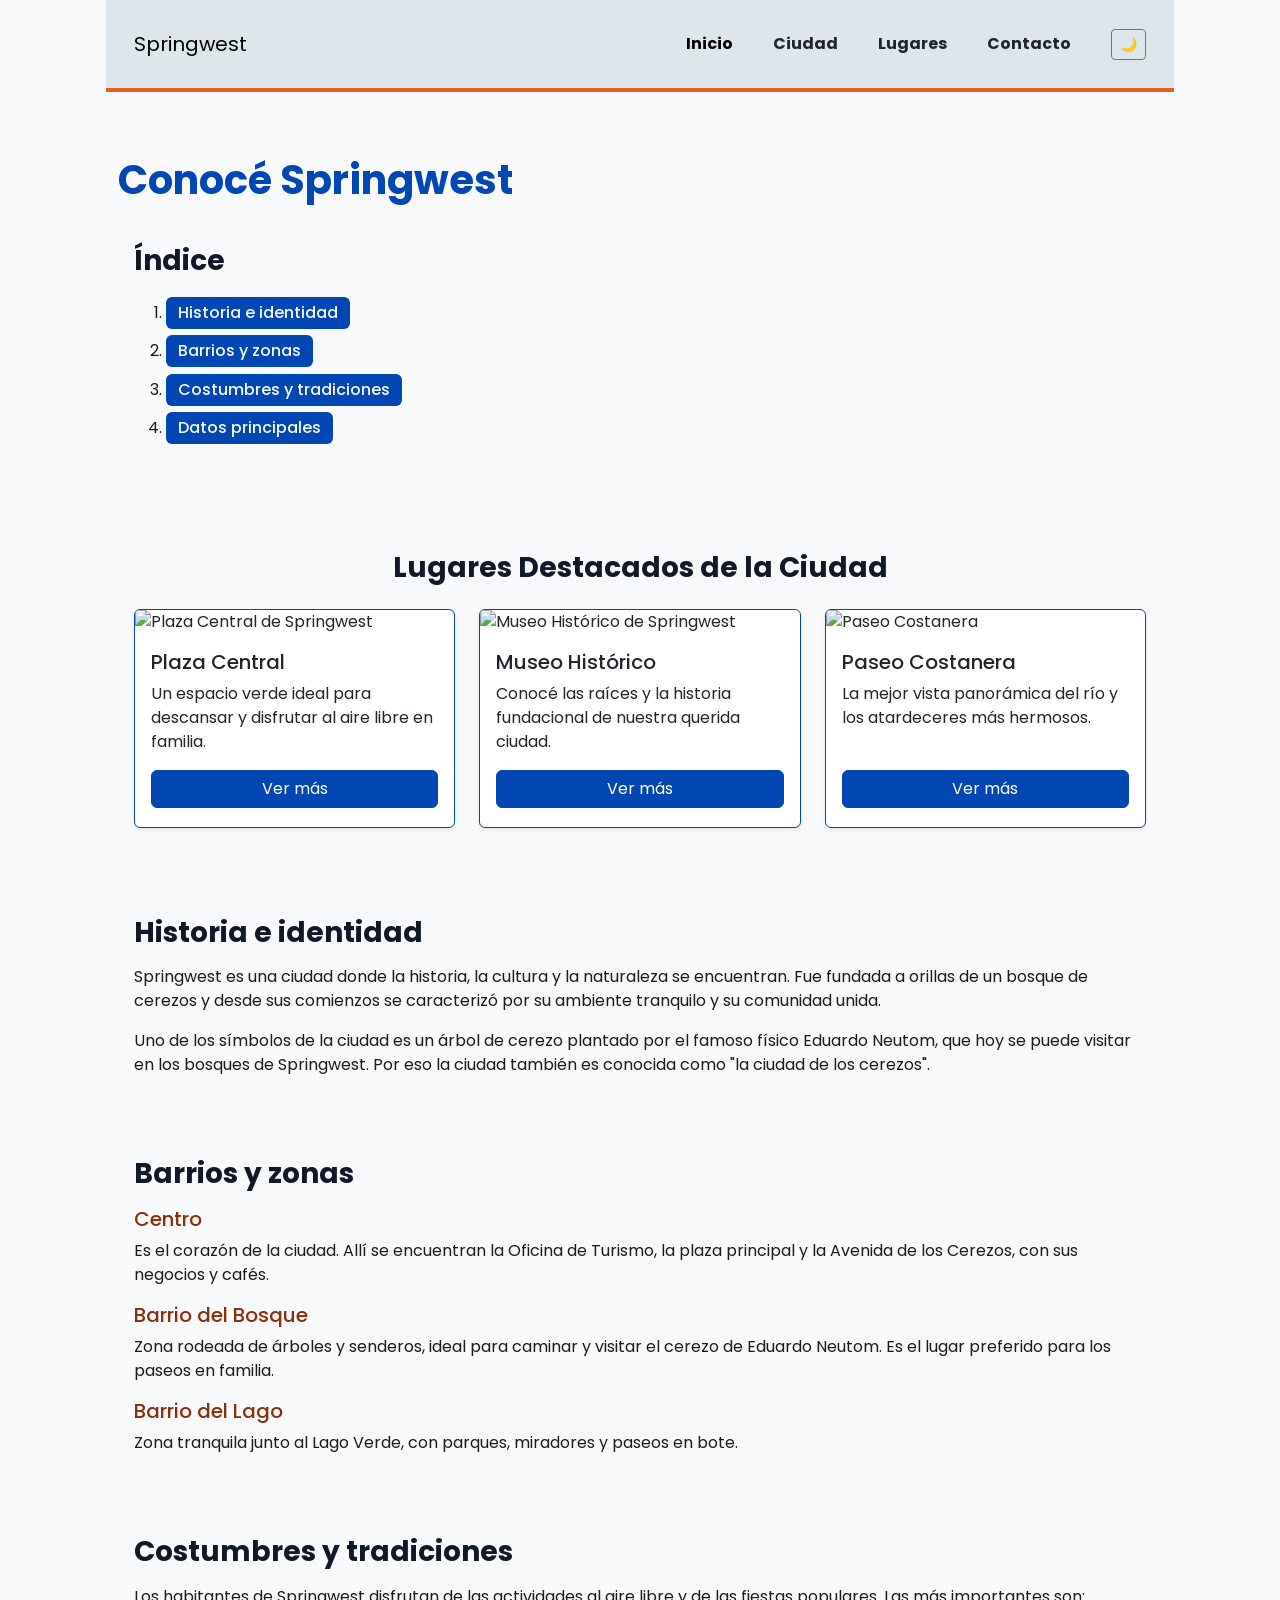
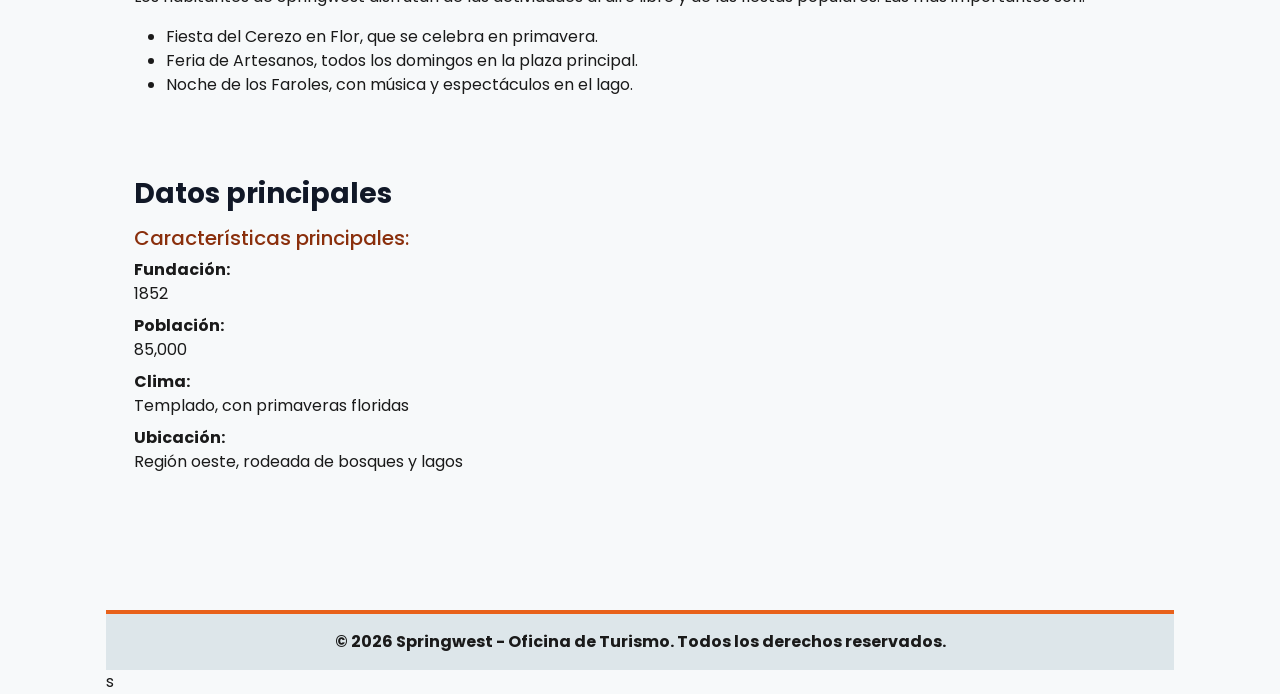
==== commit 1243ce3f: "funcionamiento de formulario en java y control de funcionamento general" ====
--- a/ciudad.html
+++ b/ciudad.html
@@ -148,9 +148,7 @@
         <strong>&copy; 2026 Springwest - Oficina de Turismo. Todos los derechos reservados.</strong>
     </footer>
 
-    <script src="https://cdn.jsdelivr.net/npm/bootstrap@5.0.2/dist/js/bootstrap.bundle.min.js" integrity="sha384-MrcW6ZMFYlzcLA8Nl+NtUVF0sA7MsXsP1UyJoMp4YLEuNSfAP+JcXn/tWtIaxVXM" crossorigin="anonymous"></script>
-    
-    </script>
-    <script src="js/script.js"></script>
+    <script src="https://cdn.jsdelivr.net/npm/bootstrap@5.0.2/dist/js/bootstrap.bundle.min.js" integrity="sha384-MrcW6ZMFYlzcLA8Nl+NtUVF0sA7MsXsP1UyJoMp4YLEuNSfAP+JcXn/tWtIaxVXM" crossorigin="anonymous"></script>s
+    <script src="js/scrip.js"></script>
 </body>
 </html>
--- a/styles/estilos.css
+++ b/styles/estilos.css
@@ -64,7 +64,7 @@
     padding: 0 1rem;
 }
 
-/* Header (Unificado y con posición sticky) */
+/* Header (Unificado y composición sticky) */
 header {
     background-color: var(--color-header-footer);
     padding: 1rem;
@@ -280,4 +280,40 @@
 .card {
     border-color: var(--color-primario);
     background-color: #ffffff;
-}+}
+
+
+/*==========================================
+Modo Oscuro 
+==========================================*/
+body.dark-mode {
+    background-color: #121212;
+    color: #186cc0;
+}
+
+/* Ajustar tarjetas y contenedores en modo oscuro */
+body.dark-mode .card {
+    background-color: #1e1e1e;
+    color: #f8f9fa;
+    border-color: #5f5e5e;
+}
+
+/* Ajustar la barra de navegación en modo oscuro */
+body.dark-mode .navbar {
+    background-color: #212529 !important;
+}
+
+body.dark-mode .navbar-light .navbar-brand,
+body.dark-mode .navbar-light .navbar-nav .nav-link {
+    color: rgba(255, 255, 255, 0.75);
+}
+
+body.dark-mode .navbar-light .navbar-nav .nav-link.active {
+    color: #fff;
+}
+
+body.dark-mode h2 {
+  color: #f0f4f8;
+}
+
+
